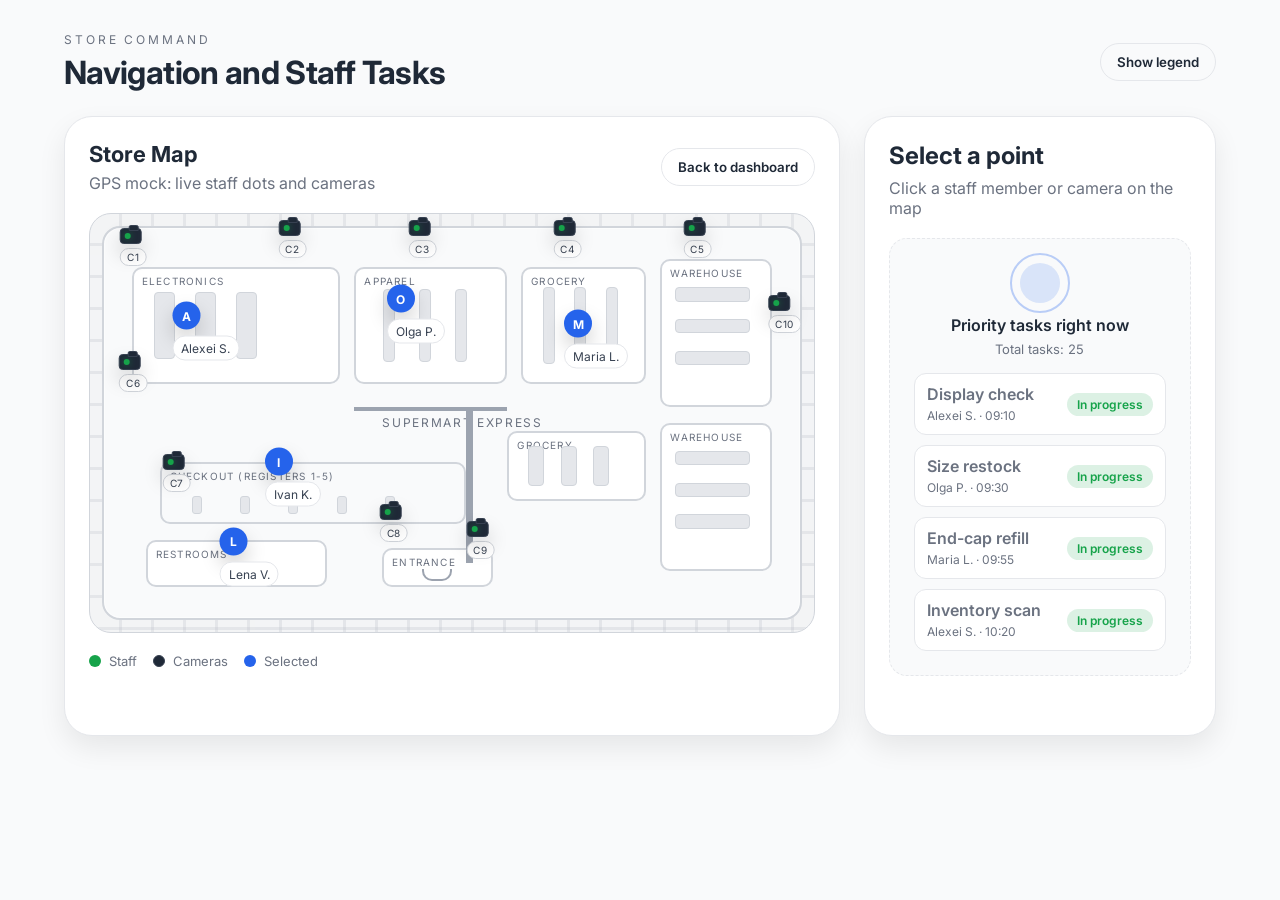
==== map tracking/index.html @ 6e0276b0 "refactor: split monolithic script into modules, fix navigation and bugs - Split 874-line script.js i" ====
<!DOCTYPE html>
<html lang="ru">
	<head>
		<meta charset="UTF-8" />
		<meta name="viewport" content="width=device-width, initial-scale=1.0" />
		<title>Navigation and Staff Tasks</title>
		<link rel="stylesheet" href="style.css" />
	</head>
	<body>
		<div class="app">
			<header class="topbar" id="appHeader">
				<div>
					<p class="eyebrow">Store Command</p>
					<h1>Navigation and Staff Tasks</h1>
				</div>
				<div class="topbar-actions">
					<button class="ghost" id="toggleLegend">Show legend</button>
				</div>
			</header>

			<section class="view" id="managerView">
				<main class="layout">
					<section class="map-card">
						<div class="map-view" id="mapView">
							<div class="map-header">
								<div>
									<h2>Store Map</h2>
									<p>GPS mock: live staff dots and cameras</p>
								</div>
								<div class="topbar-actions">
									<button class="ghost" id="backToDashboard">Back to dashboard</button>
								</div>
							</div>

							<div class="map" id="managerMap">
								<div class="map-grid"></div>
								<div class="blueprint">
									<div class="store-title">SuperMart Express</div>
									<div class="room electronics" style="--x: 4%; --y: 10%; --w: 30%; --h: 30%;">
										<span class="room-label">Electronics</span>
										<div class="aisle" style="--x: 10%; --y: 20%; --w: 10%; --h: 60%;"></div>
										<div class="aisle" style="--x: 30%; --y: 20%; --w: 10%; --h: 60%;"></div>
										<div class="aisle" style="--x: 50%; --y: 20%; --w: 10%; --h: 60%;"></div>
									</div>
									<div class="room apparel" style="--x: 36%; --y: 10%; --w: 22%; --h: 30%;">
										<span class="room-label">Apparel</span>
										<div class="aisle" style="--x: 18%; --y: 18%; --w: 8%; --h: 64%;"></div>
										<div class="aisle" style="--x: 42%; --y: 18%; --w: 8%; --h: 64%;"></div>
										<div class="aisle" style="--x: 66%; --y: 18%; --w: 8%; --h: 64%;"></div>
									</div>
									<div class="room grocery" style="--x: 60%; --y: 10%; --w: 18%; --h: 30%;">
										<span class="room-label">Grocery</span>
										<div class="aisle" style="--x: 16%; --y: 16%; --w: 10%; --h: 68%;"></div>
										<div class="aisle" style="--x: 42%; --y: 16%; --w: 10%; --h: 68%;"></div>
										<div class="aisle" style="--x: 68%; --y: 16%; --w: 10%; --h: 68%;"></div>
									</div>
									<div class="room warehouse" style="--x: 80%; --y: 8%; --w: 16%; --h: 38%;">
										<span class="room-label">Warehouse</span>
										<div class="aisle" style="--x: 12%; --y: 18%; --w: 70%; --h: 10%;"></div>
										<div class="aisle" style="--x: 12%; --y: 40%; --w: 70%; --h: 10%;"></div>
										<div class="aisle" style="--x: 12%; --y: 62%; --w: 70%; --h: 10%;"></div>
									</div>
									<div class="room grocery" style="--x: 58%; --y: 52%; --w: 20%; --h: 18%;">
										<span class="room-label">Grocery</span>
										<div class="aisle" style="--x: 14%; --y: 20%; --w: 12%; --h: 60%;"></div>
										<div class="aisle" style="--x: 38%; --y: 20%; --w: 12%; --h: 60%;"></div>
										<div class="aisle" style="--x: 62%; --y: 20%; --w: 12%; --h: 60%;"></div>
									</div>
									<div class="room warehouse" style="--x: 80%; --y: 50%; --w: 16%; --h: 38%;">
										<span class="room-label">Warehouse</span>
										<div class="aisle" style="--x: 12%; --y: 18%; --w: 70%; --h: 10%;"></div>
										<div class="aisle" style="--x: 12%; --y: 40%; --w: 70%; --h: 10%;"></div>
										<div class="aisle" style="--x: 12%; --y: 62%; --w: 70%; --h: 10%;"></div>
									</div>
									<div class="checkout" style="--x: 8%; --y: 60%; --w: 44%; --h: 16%;">
										<span class="room-label">Checkout (Registers 1-5)</span>
										<div class="register" style="--x: 10%; --y: 55%;"></div>
										<div class="register" style="--x: 26%; --y: 55%;"></div>
										<div class="register" style="--x: 42%; --y: 55%;"></div>
										<div class="register" style="--x: 58%; --y: 55%;"></div>
										<div class="register" style="--x: 74%; --y: 55%;"></div>
									</div>
									<div class="room restrooms" style="--x: 6%; --y: 80%; --w: 26%; --h: 12%;">
										<span class="room-label">Restrooms</span>
									</div>
									<div class="entrance" style="--x: 40%; --y: 82%; --w: 16%; --h: 10%;">
										<span class="room-label">Entrance</span>
										<div class="door"></div>
									</div>
									<div class="wall wall-v" style="--x: 52%; --y: 46%; --w: 1%; --h: 40%;"></div>
									<div class="wall wall-h" style="--x: 36%; --y: 46%; --w: 22%; --h: 1%;"></div>
								</div>
								<div class="markers" id="managerMarkers"></div>
							</div>

							<div class="legend" id="legend">
								<div class="legend-item">
									<span class="dot employee"></span>
									Staff
								</div>
								<div class="legend-item">
									<span class="dot camera"></span>
									Cameras
								</div>
								<div class="legend-item">
									<span class="dot focus"></span>
									Selected
								</div>
							</div>
						</div>

						<div class="tasks-panel" id="tasksView">
							<div class="tasks-panel-header">
								<div>
									<h2>All tasks</h2>
									<p>Status, assignee, and quick filters</p>
								</div>
								<button class="ghost bright" id="closeTasksPanel">Back to map</button>
							</div>

							<div class="filters">
								<input type="text" id="searchInput" placeholder="Search by title" />
								<select id="assigneeFilter">
									<option value="">All assignees</option>
								</select>
								<select id="statusFilter">
									<option value="">All statuses</option>
									<option value="active">In progress</option>
									<option value="pending">Pending</option>
									<option value="done">Done</option>
								</select>
							</div>

							<div class="tasks-table" id="tasksTable"></div>
						</div>
					</section>

					<aside class="side-panel" id="sidePanel">
						<div class="panel-header">
							<h2 id="panelTitle">Select a point</h2>
							<p id="panelSubtitle">Click a staff member or camera on the map</p>
						</div>

						<div class="panel-content" id="panelContent">
							<div class="placeholder">
								<div class="pulse"></div>
								<p class="placeholder-title">Priority tasks right now</p>
								<p class="placeholder-subtitle" id="tasksSummary">Total tasks: 0</p>
								<div class="priority-list" id="priorityList"></div>
							</div>
						</div>
					</aside>
				</main>
			</section>
		</div>

		<script src="../data.js"></script>
		<script src="script.js"></script>
	</body>
</html>
---- map tracking/style.css ----
@import url("https://fonts.googleapis.com/css2?family=Inter:wght@300;400;500;600;700&display=swap");

:root {
	--bg: #f9fafb;
	--ink: #1f2937;
	--muted: #6b7280;
	--accent: #2563eb;
	--accent-2: #16a34a;
	--surface: #f9fafb;
	--card: #ffffff;
	--outline: #e5e7eb;
	--success: #16a34a;
	--warning: #d97706;
	--shadow: 0 12px 28px rgba(0, 0, 0, 0.08);
	--gray-50: #f9fafb;
	--gray-100: #f3f4f6;
	--gray-200: #e5e7eb;
	--gray-300: #d1d5db;
	--gray-400: #9ca3af;
	--gray-500: #6b7280;
	--gray-700: #374151;
	--gray-800: #1f2937;
	--white: #ffffff;
}

* {
	box-sizing: border-box;
}

.hidden {
	display: none !important;
}

body {
	margin: 0;
	font-family: "Inter", system-ui, -apple-system, sans-serif;
	color: var(--ink);
	background: var(--bg);
	min-height: 100vh;
}

.app {
	max-width: 1200px;
	margin: 0 auto;
	padding: 32px 24px 56px;
}

.topbar {
	display: flex;
	align-items: center;
	justify-content: space-between;
	gap: 16px;
	margin-bottom: 24px;
}

.topbar h1 {
	margin: 6px 0 0;
	font-size: 32px;
	letter-spacing: -0.02em;
}

.eyebrow {
	text-transform: uppercase;
	font-size: 12px;
	letter-spacing: 0.24em;
	color: var(--muted);
	margin: 0;
}

.topbar-actions {
	display: flex;
	gap: 12px;
}

button {
	border: none;
	padding: 10px 16px;
	border-radius: 999px;
	font-family: "Inter", system-ui, sans-serif;
	font-weight: 600;
	cursor: pointer;
	transition: transform 0.2s ease, box-shadow 0.2s ease;
}

button:hover {
	transform: translateY(-1px);
}

button.primary {
	background: var(--accent);
	color: #fff;
	box-shadow: 0 12px 24px rgba(37, 99, 235, 0.25);
}

button.ghost {
	background: transparent;
	border: 1px solid var(--outline);
	color: var(--gray-600);
}

button.ghost:hover {
	background: var(--gray-100);
}

button.ghost.bright {
	background: rgba(37, 99, 235, 0.12);
	border-color: rgba(37, 99, 235, 0.35);
	color: var(--accent);
	box-shadow: 0 12px 24px rgba(37, 99, 235, 0.18);
}

.auth {
	min-height: 70vh;
	display: grid;
	place-items: center;
}

.auth-card {
	background: var(--card);
	border: 1px solid var(--outline);
	border-radius: 28px;
	padding: 32px;
	width: min(420px, 100%);
	box-shadow: var(--shadow);
}

.auth-card h2 {
	margin: 8px 0 4px;
	font-size: 28px;
}

.auth-subtitle {
	margin: 0 0 20px;
	color: var(--muted);
}

.auth-actions {
	display: grid;
	gap: 12px;
}

.layout {
	display: grid;
	grid-template-columns: minmax(0, 2.2fr) minmax(0, 1fr);
	gap: 24px;
}

.view {
	animation: fadeIn 0.25s ease;
}

.employee-layout {
	display: grid;
	grid-template-columns: minmax(0, 1.4fr) minmax(0, 1fr);
	gap: 24px;
}

.employee-left,
.employee-right {
	background: var(--card);
	border: 1px solid var(--outline);
	border-radius: 28px;
	padding: 24px;
	box-shadow: var(--shadow);
	min-height: 620px;
	display: flex;
	flex-direction: column;
}

.employee-header h2,
.employee-right-header h2 {
	margin: 0 0 6px;
}

.employee-header p,
.employee-right-header p {
	margin: 0;
	color: var(--muted);
}

.employee-right-header {
	display: flex;
	justify-content: space-between;
	align-items: center;
	gap: 16px;
	margin-bottom: 16px;
}

.employee-view {
	flex: 1;
	overflow: auto;
}

.task-list {
	display: grid;
	gap: 12px;
}

.task-card {
	background: var(--gray-50);
	border: 1px solid var(--gray-200);
	border-radius: 16px;
	padding: 14px;
	display: grid;
	gap: 10px;
}

.task-card-header {
	display: flex;
	justify-content: space-between;
	align-items: center;
	gap: 10px;
}

.task-card-actions {
	display: flex;
	gap: 8px;
}

.task-card-actions button {
	padding: 6px 12px;
	font-size: 12px;
}

.task-card small {
	color: var(--muted);
}

.map-toolbar {
	background: var(--gray-50);
	border: 1px solid var(--gray-200);
	border-radius: 18px;
	padding: 16px;
	margin-bottom: 16px;
}

.map-toolbar h3 {
	margin: 0 0 4px;
}

.map-toolbar p {
	margin: 0 0 12px;
	color: var(--muted);
}

.search-fields {
	display: grid;
	grid-template-columns: repeat(auto-fit, minmax(140px, 1fr));
	gap: 10px;
}

.search-fields input {
	padding: 10px 12px;
	border-radius: 10px;
	border: 1px solid var(--gray-200);
	background: var(--white);
	color: var(--gray-800);
}

.search-result {
	margin: 10px 0 0;
	color: var(--muted);
	font-size: 13px;
}

.accepted-list {
	display: grid;
	gap: 12px;
	margin-bottom: 16px;
}

.route-card {
	background: var(--gray-50);
	border: 1px solid var(--gray-200);
	border-radius: 16px;
	padding: 16px;
}

.route-card h3 {
	margin: 0 0 10px;
}

.route-card ol {
	margin: 0;
	padding-left: 18px;
	color: var(--muted);
}

.map-card,
.side-panel {
	background: var(--card);
	border: 1px solid var(--outline);
	border-radius: 28px;
	box-shadow: var(--shadow);
	padding: 24px;
	position: relative;
	overflow: hidden;
}

.map-card {
	min-height: 620px;
	display: flex;
	flex-direction: column;
}

.map-view.hidden,
.tasks-panel.hidden {
	display: none;
}

.map-view {
	display: flex;
	flex-direction: column;
	flex: 1;
}

.map-header h2 {
	margin: 0 0 6px;
	font-size: 22px;
}

.map-header p {
	margin: 0;
	color: var(--muted);
}

.map-header {
	display: flex;
	justify-content: space-between;
	align-items: center;
	gap: 16px;
}

.map {
	margin-top: 20px;
	position: relative;
	height: 420px;
	background: var(--gray-100);
	border-radius: 22px;
	border: 1px solid var(--gray-300);
	overflow: hidden;
}

.map-employee {
	margin-top: 0;
	height: 360px;
}

.map-grid {
	position: absolute;
	inset: 0;
	background-image: linear-gradient(
			transparent 92%,
			rgba(156, 163, 175, 0.25) 92%
		),
		linear-gradient(90deg, transparent 92%, rgba(156, 163, 175, 0.25) 92%);
	background-size: 32px 32px;
	opacity: 0.7;
}

.blueprint {
	position: absolute;
	inset: 12px;
	border: 2px solid var(--gray-300);
	border-radius: 18px;
	background: var(--gray-50);
	box-shadow: inset 0 0 0 1px rgba(255, 255, 255, 0.6);
	color: var(--gray-700);
}

.store-title {
	position: absolute;
	left: 40%;
	top: 48%;
	font-size: 12px;
	letter-spacing: 0.14em;
	text-transform: uppercase;
	color: var(--gray-500);
}

.room,
.checkout,
.entrance {
	position: absolute;
	left: var(--x);
	top: var(--y);
	width: var(--w);
	height: var(--h);
	background: var(--white);
	border: 2px solid var(--gray-300);
	border-radius: 10px;
}

.checkout {
	background: var(--gray-50);
}

.room-label {
	position: absolute;
	top: 6px;
	left: 8px;
	font-size: 10px;
	letter-spacing: 0.12em;
	text-transform: uppercase;
	color: var(--gray-500);
}

.aisle {
	position: absolute;
	left: var(--x);
	top: var(--y);
	width: var(--w);
	height: var(--h);
	background: var(--gray-200);
	border: 1px solid var(--gray-300);
	border-radius: 4px;
}

.register {
	position: absolute;
	left: var(--x);
	top: var(--y);
	width: 10px;
	height: 18px;
	background: var(--gray-200);
	border: 1px solid var(--gray-300);
	border-radius: 3px;
}

.door {
	position: absolute;
	bottom: 4px;
	left: 35%;
	width: 30px;
	height: 12px;
	border: 2px solid var(--gray-400);
	border-top: none;
	border-radius: 0 0 10px 10px;
}

.wall {
	position: absolute;
	left: var(--x);
	top: var(--y);
	width: var(--w);
	height: var(--h);
	background: var(--gray-400);
}

.markers {
	position: absolute;
	inset: 0;
	z-index: 3;
}

.markers {
	position: absolute;
	inset: 0;
}

.marker {
	position: absolute;
	transform: translate(-50%, -50%);
	cursor: pointer;
	animation: pop 0.4s ease;
}

.marker .pin {
	width: 28px;
	height: 28px;
	border-radius: 50%;
	transform: none;
	display: grid;
	place-items: center;
	box-shadow: 0 10px 20px rgba(0, 0, 0, 0.18);
}

.marker.employee .pin {
	background: var(--accent);
	color: #ffffff;
	font-weight: 700;
}

.marker.camera .pin {
	width: 22px;
	height: 16px;
	border-radius: 4px;
	background: var(--gray-800);
	border: 1px solid var(--gray-700);
	position: relative;
}

.marker.camera .pin::before {
	content: "";
	position: absolute;
	left: 4px;
	top: 4px;
	width: 6px;
	height: 6px;
	border-radius: 50%;
	background: var(--accent-2);
	box-shadow: 0 0 6px rgba(22, 163, 74, 0.5);
}

.marker.camera .pin::after {
	content: "";
	position: absolute;
	right: 2px;
	top: -4px;
	width: 8px;
	height: 4px;
	border-radius: 2px 2px 0 0;
	background: var(--gray-800);
	border: 1px solid var(--gray-700);
}

.marker .pin span {
	transform: none;
	color: inherit;
	font-size: 12px;
}

.marker .label {
	margin-top: 6px;
	background: var(--white);
	padding: 4px 8px;
	border-radius: 999px;
	font-size: 12px;
	border: 1px solid var(--gray-200);
	white-space: nowrap;
	color: var(--gray-700);
}

.marker.camera .label {
	margin-top: 4px;
	padding: 2px 6px;
	font-size: 10px;
	letter-spacing: 0.08em;
	border-color: var(--gray-300);
}

.marker.focus .pin {
	outline: 3px solid rgba(37, 99, 235, 0.35);
}

.product-marker {
	position: absolute;
	width: 18px;
	height: 18px;
	border-radius: 50%;
	background: var(--accent);
	box-shadow: 0 0 12px rgba(37, 99, 235, 0.35);
	transform: translate(-50%, -50%);
	z-index: 4;
	display: none;
}

.interaction-markers {
	position: absolute;
	inset: 0;
	z-index: 4;
}

.interaction-marker {
	position: absolute;
	width: 14px;
	height: 14px;
	border-radius: 50%;
	background: var(--accent-2);
	box-shadow: 0 0 10px rgba(22, 163, 74, 0.35);
	transform: translate(-50%, -50%);
}

.interaction-marker::after {
	content: "";
	position: absolute;
	inset: -8px;
	border-radius: 50%;
	border: 1px solid rgba(22, 163, 74, 0.35);
	animation: ping 1.8s infinite;
}

.product-marker span {
	position: absolute;
	top: 20px;
	left: 50%;
	transform: translateX(-50%);
	background: var(--white);
	color: var(--gray-700);
	border: 1px solid var(--gray-200);
	border-radius: 999px;
	padding: 2px 8px;
	font-size: 10px;
}

.legend {
	margin-top: 20px;
	display: flex;
	gap: 16px;
	flex-wrap: wrap;
	align-items: center;
	color: var(--muted);
	font-size: 13px;
}

.legend.hidden {
	display: none;
}

.legend-item {
	display: flex;
	align-items: center;
	gap: 8px;
}

.dot {
	width: 12px;
	height: 12px;
	border-radius: 50%;
	display: inline-block;
}

.dot.employee {
	background: var(--accent-2);
}

.dot.camera {
	background: var(--gray-800);
	border: 1px solid var(--gray-700);
}

.dot.focus {
	background: var(--accent);
}

.side-panel {
	display: flex;
	flex-direction: column;
	min-height: auto;
}

.panel-header h2 {
	margin: 0 0 8px;
}

.panel-header p {
	margin: 0;
	color: var(--muted);
}

.panel-content {
	margin-top: 20px;
	display: flex;
	flex-direction: column;
	gap: 16px;
	flex: 0 0 auto;
}

.placeholder {
	background: var(--gray-50);
	border-radius: 18px;
	border: 1px dashed var(--gray-200);
	padding: 24px;
	text-align: center;
	color: var(--muted);
}

.placeholder-title {
	margin: 0 0 6px;
	font-weight: 600;
	color: var(--ink);
}

.placeholder-subtitle {
	margin: 0 0 16px;
	font-size: 13px;
}

.priority-list {
	display: grid;
	gap: 10px;
	text-align: left;
}

.priority-item {
	background: var(--white);
	border: 1px solid var(--gray-200);
	border-radius: 12px;
	padding: 10px 12px;
	display: flex;
	justify-content: space-between;
	align-items: center;
	gap: 10px;
}

.priority-item span {
	font-size: 12px;
	color: var(--muted);
}

.pulse {
	width: 40px;
	height: 40px;
	border-radius: 50%;
	margin: 0 auto 12px;
	background: rgba(37, 99, 235, 0.15);
	position: relative;
}

.pulse::after {
	content: "";
	position: absolute;
	inset: -10px;
	border-radius: 50%;
	border: 2px solid rgba(37, 99, 235, 0.3);
	animation: ping 2s infinite;
}

.info-card {
	background: var(--gray-50);
	border: 1px solid var(--gray-200);
	border-radius: 18px;
	padding: 16px;
}

.info-card h3 {
	margin: 0 0 8px;
}

.meta {
	font-size: 13px;
	color: var(--muted);
	display: flex;
	gap: 12px;
	flex-wrap: wrap;
}

.tasks {
	display: grid;
	gap: 12px;
}

.task-item {
	padding: 12px;
	border-radius: 14px;
	border: 1px solid var(--gray-200);
	background: var(--white);
	display: flex;
	justify-content: space-between;
	gap: 12px;
}

.task-title {
	font-weight: 600;
}

.task-meta {
	font-family: "Courier New", monospace;
	font-size: 12px;
	color: var(--muted);
}

.status {
	padding: 4px 10px;
	border-radius: 999px;
	font-size: 12px;
	font-weight: 600;
}

.status.active {
	background: rgba(22, 163, 74, 0.15);
	color: var(--accent-2);
}

.status.pending {
	background: rgba(217, 119, 6, 0.15);
	color: var(--warning);
}

.status.done {
	background: rgba(37, 99, 235, 0.12);
	color: var(--accent);
}

.task-form {
	display: grid;
	gap: 10px;
}

.task-form input,
.task-form select {
	padding: 10px 12px;
	border-radius: 12px;
	border: 1px solid var(--gray-200);
	font-family: "Inter", system-ui, sans-serif;
	background: var(--white);
	color: var(--gray-800);
}

.tasks-panel {
	display: none;
	flex-direction: column;
	gap: 16px;
	flex: 1;
	overflow: auto;
}

.tasks-panel.active {
	display: flex;
}

.tasks-panel-header {
	display: flex;
	justify-content: space-between;
	align-items: center;
	gap: 16px;
}

.filters {
	margin-top: 16px;
	display: grid;
	grid-template-columns: repeat(auto-fit, minmax(180px, 1fr));
	gap: 12px;
}

.filters input,
.filters select {
	padding: 10px 12px;
	border-radius: 12px;
	border: 1px solid var(--gray-200);
	font-family: "Inter", system-ui, sans-serif;
	background: var(--white);
	color: var(--gray-800);
}

.tasks-table {
	margin-top: 16px;
	display: grid;
	gap: 10px;
}

.table-row {
	display: grid;
	grid-template-columns: 1.4fr 1fr 1fr 1fr;
	gap: 10px;
	align-items: center;
	background: var(--white);
	border-radius: 14px;
	padding: 12px 14px;
	border: 1px solid var(--gray-200);
	font-size: 14px;
}

.table-row.header {
	background: transparent;
	border: none;
	font-weight: 600;
	color: var(--muted);
	font-size: 12px;
	text-transform: uppercase;
	letter-spacing: 0.12em;
}

.camera-preview {
	height: 140px;
	border-radius: 16px;
	background: linear-gradient(135deg, #1f2937, #374151 45%, #111827);
	color: #fff;
	display: grid;
	place-items: center;
	font-family: "Courier New", monospace;
	letter-spacing: 0.08em;
	border: 1px solid var(--gray-700);
}

@keyframes pop {
	from {
		transform: translate(-50%, -50%) scale(0.8);
		opacity: 0;
	}
	to {
		transform: translate(-50%, -50%) scale(1);
		opacity: 1;
	}
}

@keyframes ping {
	0% {
		transform: scale(1);
		opacity: 1;
	}
	70% {
		transform: scale(1.4);
		opacity: 0;
	}
	100% {
		opacity: 0;
	}
}

@keyframes slideUp {
	from {
		transform: translateY(30px);
	}
	to {
		transform: translateY(0);
	}
}

@keyframes fadeIn {
	from {
		opacity: 0;
		transform: translateY(8px);
	}
	to {
		opacity: 1;
		transform: translateY(0);
	}
}

@media (max-width: 980px) {
	.layout {
		grid-template-columns: 1fr;
	}

	.side-panel {
		min-height: auto;
	}

	.map {
		height: 360px;
	}

	.map-card {
		min-height: auto;
	}

	.employee-layout {
		grid-template-columns: 1fr;
	}

	.employee-left,
	.employee-right {
		min-height: auto;
	}

	.map-header {
		flex-direction: column;
		align-items: flex-start;
	}

	.topbar {
		flex-direction: column;
		align-items: flex-start;
	}
}

@media (max-width: 720px) {
	.app {
		padding: 24px 16px 40px;
	}

	.topbar h1 {
		font-size: 24px;
	}

	.map {
		height: 320px;
	}

	.tasks-table .table-row {
		grid-template-columns: 1fr;
		gap: 6px;
	}

	.tasks-table .table-row > div {
		font-size: 13px;
	}

	.employee-right-header {
		flex-direction: column;
		align-items: flex-start;
	}
}
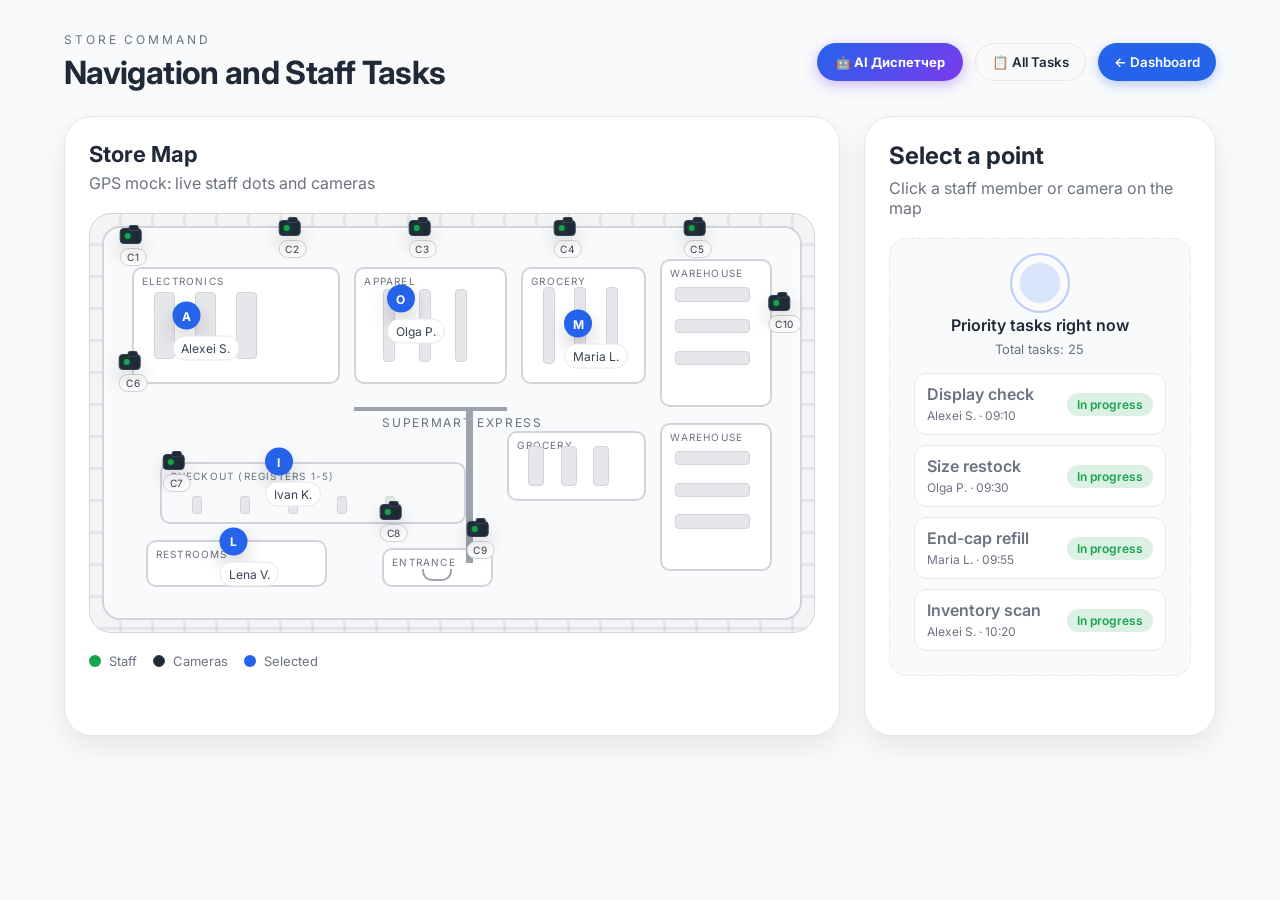
==== commit e8fd2eff: "Update" ====
--- a/map tracking/index.html
+++ b/map tracking/index.html
@@ -14,7 +14,9 @@
 					<h1>Navigation and Staff Tasks</h1>
 				</div>
 				<div class="topbar-actions">
-					<button class="ghost" id="toggleLegend">Show legend</button>
+					<button class="btn-dispatch" id="openDispatcher">🤖 AI Диспетчер</button>
+					<button class="ghost" id="openAllTasks">📋 All Tasks</button>
+					<button class="primary" id="backToDashboard">← Dashboard</button>
 				</div>
 			</header>
 
@@ -26,9 +28,6 @@
 								<div>
 									<h2>Store Map</h2>
 									<p>GPS mock: live staff dots and cameras</p>
-								</div>
-								<div class="topbar-actions">
-									<button class="ghost" id="backToDashboard">Back to dashboard</button>
 								</div>
 							</div>
 
@@ -154,7 +153,65 @@
 			</section>
 		</div>
 
+		<!-- All Tasks Modal -->
+		<div class="all-tasks-overlay hidden" id="allTasksOverlay">
+			<div class="all-tasks-modal">
+				<div class="all-tasks-header">
+					<div>
+						<h2>📋 All Assigned Tasks</h2>
+						<p>Tasks distributed to all staff members</p>
+					</div>
+					<button class="ghost" id="closeAllTasks">✕ Close</button>
+				</div>
+				<div class="all-tasks-filters">
+					<input type="text" id="allTasksSearch" placeholder="🔍 Search tasks..." />
+					<select id="allTasksEmployee">
+						<option value="">All employees</option>
+					</select>
+					<select id="allTasksStatus">
+						<option value="">All statuses</option>
+						<option value="active">In progress</option>
+						<option value="pending">Pending</option>
+						<option value="done">Done</option>
+					</select>
+				</div>
+				<div class="all-tasks-body" id="allTasksBody"></div>
+			</div>
+		</div>
+
+		<!-- AI Dispatcher Panel -->
+		<div class="dispatcher-overlay hidden" id="dispatcherPanel">
+			<div class="dispatcher-modal">
+				<div class="disp-header">
+					<div>
+						<h2 class="disp-title">🤖 AI Диспетчер задач</h2>
+						<p class="disp-subtitle">Gemini анализирует доступность и расположение сотрудников на карте</p>
+					</div>
+					<button class="disp-close" id="closeDispatcher">✕</button>
+				</div>
+				<div class="disp-mode-bar">
+					<span class="disp-mode-label">Режим:</span>
+					<div class="disp-mode-btns">
+						<button class="disp-mode-btn active" data-mode="proximity">📍 По близости</button>
+						<button class="disp-mode-btn" data-mode="balance">⚖️ Равномерно</button>
+					</div>
+					<button class="btn-assign-all primary" id="assignAllBtn">⚡ Назначить всё</button>
+				</div>
+				<div class="disp-body">
+					<div class="disp-section">
+						<h3 class="disp-section-title">👥 Сотрудники</h3>
+						<div class="disp-emp-grid" id="dispatchEmpGrid"></div>
+					</div>
+					<div class="disp-section">
+						<h3 class="disp-section-title">📋 Нераспределённые задачи</h3>
+						<div class="disp-task-list" id="dispatchTaskList"></div>
+					</div>
+				</div>
+			</div>
+		</div>
+
 		<script src="../data.js"></script>
 		<script src="script.js"></script>
+		<script src="dispatcher.js"></script>
 	</body>
 </html>
--- a/map tracking/style.css
+++ b/map tracking/style.css
@@ -603,9 +603,7 @@
 	font-size: 13px;
 }
 
-.legend.hidden {
-	display: none;
-}
+
 
 .legend-item {
 	display: flex;
@@ -982,3 +980,412 @@
 		align-items: flex-start;
 	}
 }
+
+/* ===== ALL TASKS MODAL ===== */
+
+.all-tasks-overlay {
+	position: fixed;
+	inset: 0;
+	z-index: 300;
+	background: rgba(0, 0, 0, .5);
+	backdrop-filter: blur(6px);
+	display: flex;
+	align-items: flex-start;
+	justify-content: center;
+	padding: 32px 16px 24px;
+	overflow-y: auto;
+}
+.all-tasks-overlay.hidden { display: none !important; }
+
+.all-tasks-modal {
+	background: var(--white);
+	border-radius: 24px;
+	width: 100%;
+	max-width: 760px;
+	box-shadow: 0 24px 64px rgba(0, 0, 0, .2);
+	overflow: hidden;
+	animation: atSlide .22s ease;
+}
+@keyframes atSlide {
+	from { opacity: 0; transform: translateY(18px); }
+	to   { opacity: 1; transform: translateY(0); }
+}
+
+.all-tasks-header {
+	display: flex;
+	align-items: center;
+	justify-content: space-between;
+	padding: 22px 28px 18px;
+	border-bottom: 1px solid var(--gray-200);
+	background: linear-gradient(135deg, var(--gray-50), #f0fdf4);
+}
+.all-tasks-header h2 {
+	margin: 0 0 4px;
+	font-size: 18px;
+	font-weight: 700;
+	color: var(--gray-800);
+}
+.all-tasks-header p {
+	margin: 0;
+	font-size: 13px;
+	color: var(--muted);
+}
+
+.all-tasks-filters {
+	display: flex;
+	gap: 10px;
+	padding: 14px 28px;
+	background: var(--gray-50);
+	border-bottom: 1px solid var(--gray-200);
+	flex-wrap: wrap;
+}
+.all-tasks-filters input,
+.all-tasks-filters select {
+	flex: 1;
+	min-width: 140px;
+	padding: 8px 12px;
+	border: 1px solid var(--gray-200);
+	border-radius: 10px;
+	font-family: "Inter", system-ui, sans-serif;
+	font-size: 13px;
+	color: var(--gray-800);
+	background: var(--white);
+	outline: none;
+	transition: border-color .18s;
+}
+.all-tasks-filters input:focus,
+.all-tasks-filters select:focus { border-color: var(--accent); }
+
+.all-tasks-body {
+	padding: 20px 28px 28px;
+	display: flex;
+	flex-direction: column;
+	gap: 16px;
+	max-height: 65vh;
+	overflow-y: auto;
+}
+
+/* Employee group */
+.at-group {
+	border: 1.5px solid var(--gray-200);
+	border-radius: 18px;
+	overflow: hidden;
+}
+
+.at-emp-header {
+	display: flex;
+	align-items: center;
+	gap: 12px;
+	padding: 14px 18px;
+	background: var(--gray-50);
+	border-bottom: 1px solid var(--gray-200);
+	transition: background .18s;
+}
+
+/* Accordion */
+.at-emp-header.at-clickable {
+	cursor: pointer;
+	user-select: none;
+}
+.at-emp-header.at-clickable:hover {
+	background: #eff6ff;
+}
+.at-emp-info {
+	display: flex;
+	flex-direction: column;
+	flex: 1;
+	min-width: 0;
+}
+.at-chevron {
+	color: var(--muted);
+	display: flex;
+	align-items: center;
+	transition: transform .25s ease;
+	flex-shrink: 0;
+	margin-left: 4px;
+}
+.at-group.at-collapsed .at-chevron {
+	transform: rotate(-90deg);
+}
+.at-task-list {
+	max-height: 2000px;
+	overflow: hidden;
+	transition: max-height .3s ease, opacity .25s ease;
+	opacity: 1;
+}
+.at-group.at-collapsed .at-task-list {
+	max-height: 0;
+	opacity: 0;
+}
+.at-group.at-collapsed .at-emp-header {
+	border-bottom: none;
+}
+.at-avatar {
+	width: 34px;
+	height: 34px;
+	border-radius: 50%;
+	background: linear-gradient(135deg, var(--accent), #60a5fa);
+	color: #fff;
+	font-size: 14px;
+	font-weight: 700;
+	display: flex;
+	align-items: center;
+	justify-content: center;
+	flex-shrink: 0;
+}
+.at-emp-header strong {
+	display: block;
+	font-size: 14px;
+	font-weight: 600;
+	color: var(--gray-800);
+}
+.at-emp-meta {
+	font-size: 12px;
+	color: var(--muted);
+}
+.at-count {
+	margin-left: auto;
+	font-size: 12px;
+	font-weight: 600;
+	color: var(--accent);
+	background: rgba(37, 99, 235, .1);
+	padding: 3px 10px;
+	border-radius: 99px;
+	white-space: nowrap;
+}
+
+/* Task rows */
+.at-task-list { display: flex; flex-direction: column; }
+
+.at-task-row {
+	display: flex;
+	align-items: center;
+	justify-content: space-between;
+	gap: 12px;
+	padding: 11px 18px;
+	border-bottom: 1px solid var(--gray-100);
+	transition: background .15s;
+}
+.at-task-row:last-child { border-bottom: none; }
+.at-task-row:hover { background: var(--gray-50); }
+
+.at-task-title { font-size: 13px; font-weight: 500; color: var(--gray-800); }
+.at-task-meta  { font-size: 11px; color: var(--muted); margin-top: 2px; }
+.at-ai-badge {
+	background: #f5f3ff;
+	color: #7c3aed;
+	font-size: 10px;
+	font-weight: 700;
+	padding: 1px 6px;
+	border-radius: 99px;
+	border: 1px solid #c4b5fd;
+}
+
+/* Dashboard primary button override in topbar */
+.topbar button.primary {
+	background: var(--accent);
+	color: #fff;
+	border: none;
+	box-shadow: 0 4px 12px rgba(37, 99, 235, .3);
+}
+.topbar button.primary:hover {
+	background: #1d4ed8;
+	box-shadow: 0 6px 18px rgba(37, 99, 235, .4);
+}
+
+@media (max-width: 600px) {
+	.all-tasks-filters { flex-direction: column; }
+	.all-tasks-header, .all-tasks-body { padding-left: 16px; padding-right: 16px; }
+	.all-tasks-filters { padding-left: 16px; padding-right: 16px; }
+}
+
+/* ===== AI DISPATCHER ===== */
+
+.btn-dispatch {
+	background: linear-gradient(135deg, #2563eb, #7c3aed);
+	color: #fff;
+	border: none;
+	padding: 9px 18px;
+	border-radius: 999px;
+	font-weight: 700;
+	font-size: 13px;
+	cursor: pointer;
+	box-shadow: 0 4px 14px rgba(124,58,237,.35);
+	transition: transform .2s, box-shadow .2s;
+}
+.btn-dispatch:hover {
+	transform: translateY(-2px);
+	box-shadow: 0 8px 20px rgba(124,58,237,.45);
+}
+
+.dispatcher-overlay {
+	position: fixed;
+	inset: 0;
+	z-index: 400;
+	background: rgba(0,0,0,.5);
+	backdrop-filter: blur(6px);
+	display: flex;
+	align-items: flex-start;
+	justify-content: center;
+	padding: 24px 16px 24px;
+	overflow-y: auto;
+}
+.dispatcher-overlay.hidden { display: none !important; }
+
+.dispatcher-modal {
+	background: var(--white);
+	border-radius: 24px;
+	width: 100%;
+	max-width: 900px;
+	box-shadow: 0 24px 64px rgba(0,0,0,.18);
+	overflow: hidden;
+	animation: dispSlideUp .25s ease;
+}
+@keyframes dispSlideUp {
+	from { opacity: 0; transform: translateY(20px); }
+	to   { opacity: 1; transform: translateY(0); }
+}
+
+.disp-header {
+	display: flex;
+	align-items: center;
+	justify-content: space-between;
+	padding: 22px 28px 18px;
+	border-bottom: 1px solid var(--gray-200);
+	background: linear-gradient(135deg, #eff6ff, #f5f3ff);
+}
+.disp-title   { margin: 0 0 4px; font-size: 20px; font-weight: 700; color: var(--gray-800); }
+.disp-subtitle { margin: 0; font-size: 13px; color: var(--muted); }
+.disp-close {
+	background: none; border: none; font-size: 20px; cursor: pointer;
+	color: var(--gray-400); width: 36px; height: 36px; border-radius: 50%;
+	display: flex; align-items: center; justify-content: center; transition: background .18s;
+}
+.disp-close:hover { background: var(--gray-100); color: var(--gray-700); transform: none; }
+
+.disp-mode-bar {
+	display: flex;
+	align-items: center;
+	gap: 12px;
+	padding: 14px 28px;
+	background: var(--gray-50);
+	border-bottom: 1px solid var(--gray-200);
+	flex-wrap: wrap;
+}
+.disp-mode-label { font-size: 13px; color: var(--muted); font-weight: 500; }
+.disp-mode-btns  { display: flex; gap: 6px; }
+.disp-mode-btn {
+	padding: 6px 14px; border-radius: 999px; font-size: 12px; font-weight: 600;
+	cursor: pointer; border: 1.5px solid var(--gray-300); background: var(--white); color: var(--muted);
+	transition: all .18s;
+}
+.disp-mode-btn.active { background: #2563eb; color: #fff; border-color: #2563eb; box-shadow: 0 4px 12px rgba(37,99,235,.3); }
+.disp-mode-btn:hover:not(.active) { background: var(--gray-100); }
+
+.btn-assign-all {
+	margin-left: auto; padding: 8px 18px; border-radius: 999px; font-size: 13px; font-weight: 700;
+	cursor: pointer; border: none;
+	background: linear-gradient(135deg, #2563eb, #7c3aed);
+	color: #fff; box-shadow: 0 4px 12px rgba(37,99,235,.3);
+	transition: transform .18s, box-shadow .18s;
+}
+.btn-assign-all:hover { transform: translateY(-1px); box-shadow: 0 6px 18px rgba(37,99,235,.4); }
+
+.disp-body { padding: 20px 28px 28px; display: flex; flex-direction: column; gap: 24px; overflow-y: auto; max-height: 70vh; }
+.disp-section-title { font-size: 12px; font-weight: 700; text-transform: uppercase; letter-spacing: .5px; color: var(--muted); margin: 0 0 12px; }
+
+.disp-emp-grid { display: grid; grid-template-columns: repeat(auto-fill, minmax(170px,1fr)); gap: 12px; }
+.disp-emp-card {
+	border-radius: 16px; padding: 14px; border: 1.5px solid var(--gray-200);
+	background: var(--white); display: flex; flex-direction: column; gap: 8px;
+	transition: box-shadow .18s, transform .18s;
+}
+.disp-emp-card:hover { box-shadow: 0 4px 16px rgba(0,0,0,.08); transform: translateY(-2px); }
+.disp-emp-card.emp-available { border-color: #86efac; background: #f0fdf4; }
+.disp-emp-card.emp-onduty    { border-color: #fde68a; background: #fffbeb; }
+.disp-emp-card.emp-busy      { border-color: #fca5a5; background: #fef2f2; opacity: .75; }
+
+.disp-emp-top { display: flex; align-items: center; gap: 8px; }
+.disp-emp-avatar {
+	width: 32px; height: 32px; border-radius: 50%; flex-shrink: 0;
+	background: linear-gradient(135deg, #2563eb, #60a5fa);
+	color: #fff; font-size: 13px; font-weight: 700;
+	display: flex; align-items: center; justify-content: center;
+}
+.disp-emp-name  { font-size: 13px; font-weight: 600; color: var(--gray-800); }
+.disp-emp-role  { font-size: 11px; color: var(--gray-400); }
+.disp-status-badge { margin-left: auto; font-size: 10px; font-weight: 600; color: var(--gray-700); white-space: nowrap; }
+.disp-emp-zone  { font-size: 11px; color: var(--muted); }
+.disp-load-row  { display: flex; justify-content: space-between; font-size: 11px; color: var(--muted); }
+.disp-load-bar  { height: 5px; background: var(--gray-200); border-radius: 99px; overflow: hidden; }
+.disp-load-fill { height: 100%; border-radius: 99px; transition: width .4s; }
+
+.disp-task-list { display: flex; flex-direction: column; gap: 12px; }
+.disp-task-card {
+	border: 1.5px solid var(--gray-200); border-radius: 16px; padding: 16px;
+	background: var(--white); display: flex; flex-direction: column; gap: 12px;
+	transition: box-shadow .18s;
+}
+.disp-task-card:hover { box-shadow: 0 4px 16px rgba(0,0,0,.07); }
+
+.disp-task-header { display: flex; align-items: flex-start; justify-content: space-between; gap: 12px; }
+.disp-task-title  { font-size: 14px; font-weight: 600; color: var(--gray-800); }
+.disp-task-meta   { font-size: 12px; color: var(--muted); margin-top: 3px; }
+.disp-task-pos    { font-size: 10px; color: var(--gray-400); font-family: monospace; white-space: nowrap; }
+
+.disp-recommend {
+	background: #eff6ff; border-radius: 10px; padding: 10px 12px;
+	display: flex; flex-direction: column; gap: 6px;
+}
+.disp-recommend-label { font-size: 11px; font-weight: 700; text-transform: uppercase; letter-spacing: .4px; color: #2563eb; }
+.disp-recommend-emp   { display: flex; align-items: center; gap: 8px; }
+.disp-emp-dot { width: 10px; height: 10px; border-radius: 50%; flex-shrink: 0; }
+.disp-emp-dot.emp-available { background: #16a34a; }
+.disp-emp-dot.emp-onduty    { background: #d97706; }
+.disp-emp-dot.emp-busy      { background: #dc2626; }
+.disp-emp-info { font-size: 12px; color: var(--muted); }
+.disp-alternatives { font-size: 11px; color: var(--gray-400); display: flex; gap: 6px; align-items: center; flex-wrap: wrap; }
+.disp-alt { background: var(--gray-100); padding: 2px 8px; border-radius: 99px; font-size: 11px; }
+.disp-no-emp { background: #fef2f2; border-radius: 10px; padding: 10px 12px; font-size: 13px; color: #dc2626; }
+.disp-empty  { color: var(--gray-400); font-size: 14px; padding: 24px; text-align: center; }
+
+.disp-task-actions { display: flex; gap: 8px; flex-wrap: wrap; }
+.btn-assign {
+	padding: 8px 16px; border-radius: 999px; font-size: 12px; font-weight: 700;
+	cursor: pointer; border: none; background: #2563eb; color: #fff;
+	box-shadow: 0 4px 10px rgba(37,99,235,.3); transition: all .18s;
+}
+.btn-assign:hover:not(:disabled) { background: #1d4ed8; transform: translateY(-1px); }
+.btn-assign:disabled { opacity: .5; cursor: not-allowed; transform: none; }
+.btn-ai-explain {
+	padding: 8px 14px; border-radius: 999px; font-size: 12px; font-weight: 600;
+	cursor: pointer; background: transparent; border: 1.5px solid var(--gray-300); color: var(--gray-700);
+	transition: all .18s;
+}
+.btn-ai-explain:hover:not(:disabled) { background: #f5f3ff; border-color: #7c3aed; color: #7c3aed; }
+.btn-ai-explain:disabled { opacity: .5; cursor: not-allowed; }
+
+.disp-ai-reasoning { animation: fadeInUp .3s ease; }
+.disp-ai-bubble {
+	background: linear-gradient(135deg, #f5f3ff, #ede9fe);
+	border: 1.5px solid #c4b5fd; border-radius: 12px; padding: 12px 14px;
+	font-size: 13px; line-height: 1.6; color: var(--gray-800);
+}
+
+.disp-thinking { display: flex; gap: 6px; padding: 12px; justify-content: center; }
+.disp-thinking span {
+	width: 8px; height: 8px; border-radius: 50%; background: #7c3aed;
+	animation: dispBounce 1.2s infinite;
+}
+.disp-thinking span:nth-child(2) { animation-delay: .2s; }
+.disp-thinking span:nth-child(3) { animation-delay: .4s; }
+@keyframes dispBounce { 0%,80%,100%{transform:scale(.6);opacity:.4} 40%{transform:scale(1);opacity:1} }
+@keyframes fadeInUp { from{opacity:0;transform:translateY(8px)} to{opacity:1;transform:translateY(0)} }
+
+@media (max-width: 640px) {
+	.dispatcher-modal { border-radius: 16px; }
+	.disp-header, .disp-mode-bar, .disp-body { padding-left: 16px; padding-right: 16px; }
+	.disp-emp-grid { grid-template-columns: 1fr 1fr; }
+	.btn-assign-all { margin-left: 0; }
+	.disp-mode-bar { flex-direction: column; align-items: flex-start; }
+}
